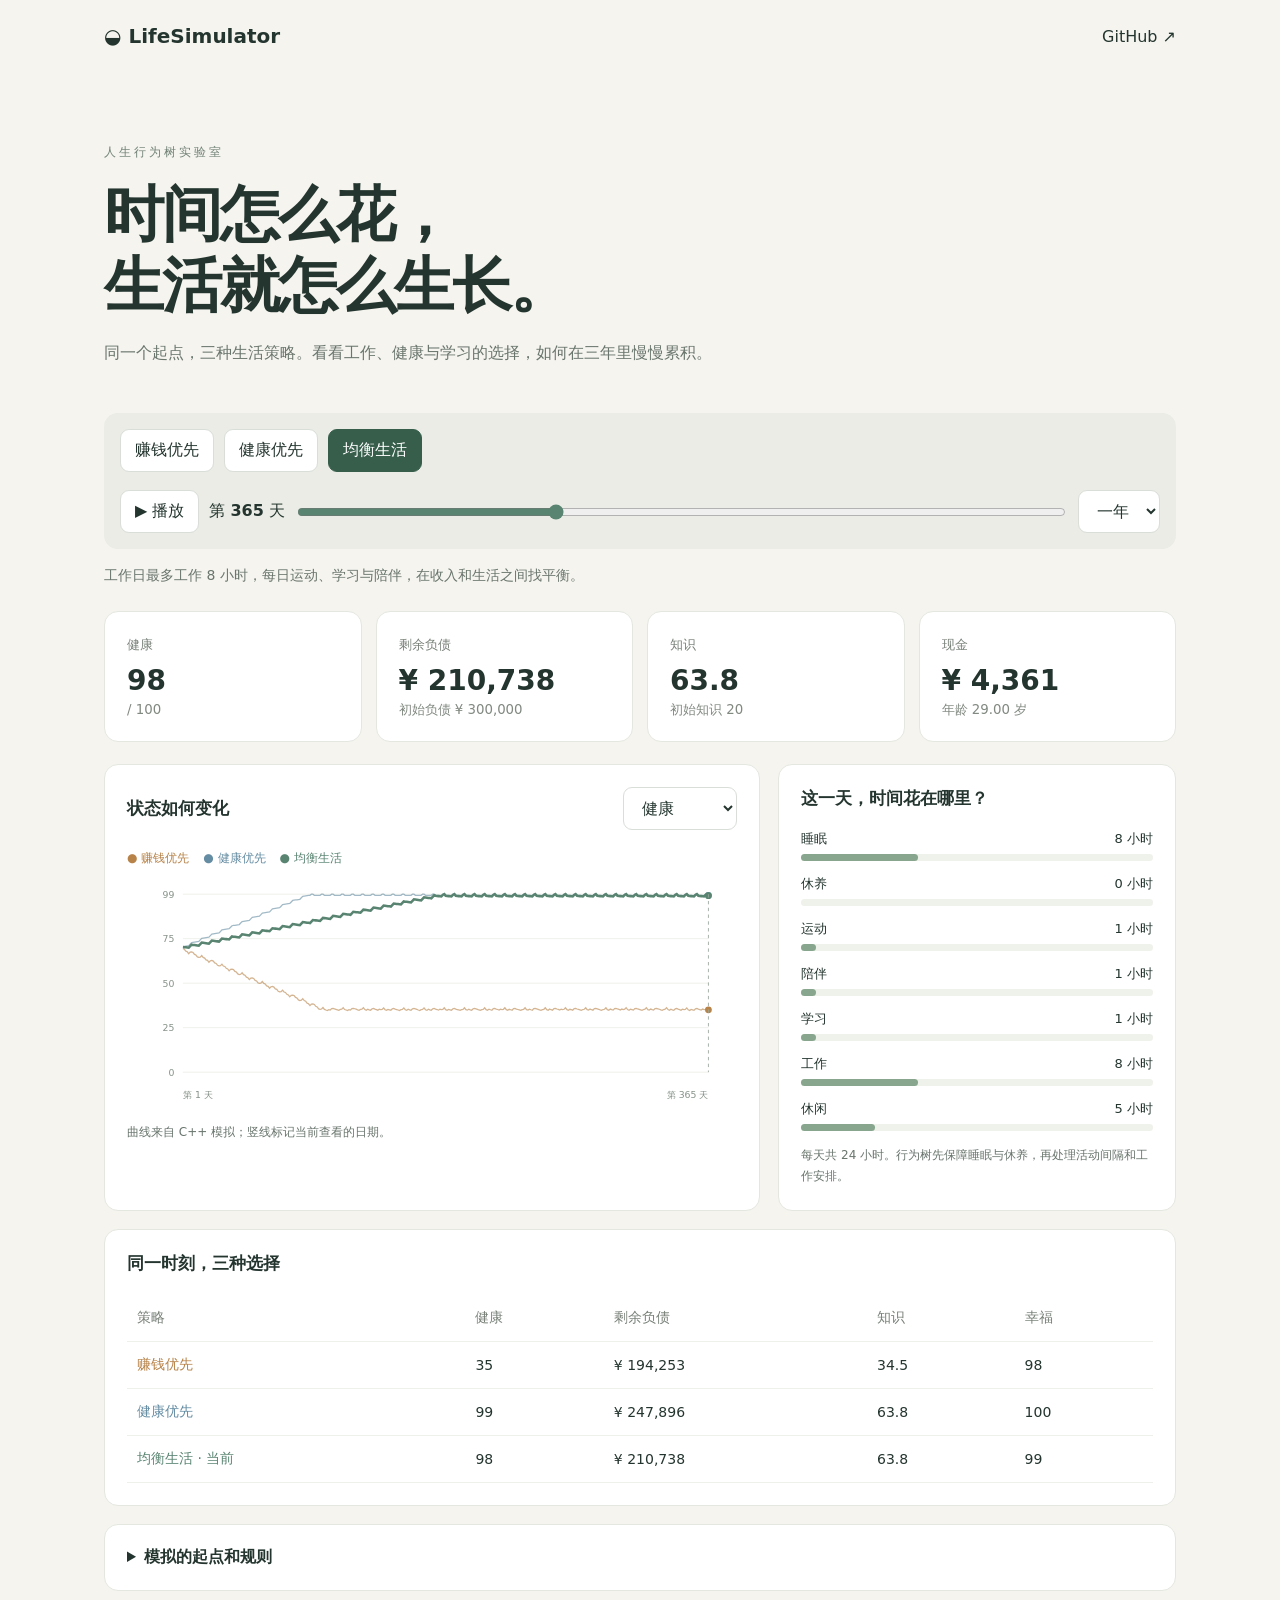
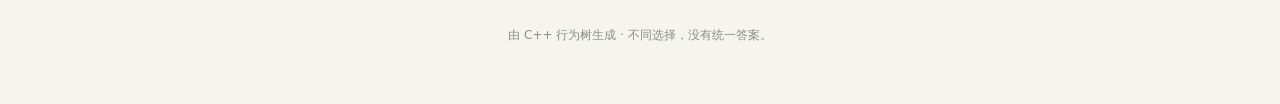
==== docs/index.html @ d993fbce "feat: add life simulation Pages dashboard and enforce clang-format" ====
<!doctype html>
<html lang="zh-CN">
<head><meta charset="utf-8"><meta name="viewport" content="width=device-width,initial-scale=1"><title>LifeSimulator · 人生的不同走法</title><link rel="stylesheet" href="style.css"></head>
<body>
<header><a class="brand" href="./">◒ LifeSimulator</a><a href="https://github.com/frankwang98/LifeSimulator">GitHub ↗</a></header>
<main>
<section class="intro"><span class="eyebrow">人生行为树实验室</span><h1>时间怎么花，<br>生活就怎么生长。</h1><p>同一个起点，三种生活策略。看看工作、健康与学习的选择，如何在三年里慢慢累积。</p></section>
<section class="controls" aria-label="模拟控制"><div class="strategies" role="group" aria-label="选择策略"><button data-mode="money">赚钱优先</button><button data-mode="health">健康优先</button><button class="active" data-mode="balanced">均衡生活</button></div><div class="playback"><button id="play">▶ 播放</button><label for="day">第 <strong id="day-label">365</strong> 天</label><input id="day" type="range" min="1" max="1095" value="365"><select id="duration" aria-label="查看时长"><option value="365">一年</option><option value="1095">三年</option></select></div></section>
<p id="description" class="description"></p>
<section id="stats" class="stats" aria-label="当前状态"></section>
<section class="panels"><article class="panel"><div class="panel-title"><h2>状态如何变化</h2><select id="metric" aria-label="趋势指标"><option value="health">健康</option><option value="debt">剩余负债</option><option value="knowledge">知识</option><option value="happiness">幸福</option><option value="relationship">关系</option><option value="cash">现金</option></select></div><div id="legend" class="legend"><span class="money">● 赚钱优先</span><span class="health">● 健康优先</span><span class="balanced">● 均衡生活</span></div><svg id="chart" viewBox="0 0 720 280" role="img" aria-label="三种策略的状态趋势"></svg><p class="hint">曲线来自 C++ 模拟；竖线标记当前查看的日期。</p></article><article class="panel"><h2>这一天，时间花在哪里？</h2><div id="activities"></div><p class="hint">每天共 24 小时。行为树先保障睡眠与休养，再处理活动间隔和工作安排。</p></article></section>
<section class="panel comparison"><h2>同一时刻，三种选择</h2><div class="table-wrap"><table><thead><tr><th>策略</th><th>健康</th><th>剩余负债</th><th>知识</th><th>幸福</th></tr></thead><tbody id="comparison"></tbody></table></div></section>
<details class="panel"><summary>模拟的起点和规则</summary><p>28 岁，现金 0 元，负债 30 万元。生活支出每天 120 元，债务年利率 4%，每 30 天将超过 3000 元现金储备的部分用于还贷。</p><p>三种策略每日工作上限分别为 10、6、8 小时，周末不工作。工作带来收入，也消耗精力和健康；学习积累知识，运动和陪伴改善状态。</p><p>这是确定性规则实验，评分与收益是演示假设，不是人生预测。第一版暂不包含失业、疾病等突发事件，也不能修改初始参数。</p></details>
<footer>由 C++ 行为树生成 · 不同选择，没有统一答案。</footer>
</main><script src="data.js"></script><script src="app.js"></script>
</body></html>
---- docs/style.css ----
:root{font-family:system-ui,-apple-system,"Segoe UI",sans-serif;color:#24352f;background:#f5f4ef;--money:#b78349;--health:#648ca2;--balanced:#588471}*{box-sizing:border-box}body{margin:0}header,main{max-width:1120px;margin:auto;padding:24px}header{display:flex;justify-content:space-between;align-items:center}a{color:inherit;text-decoration:none}.brand{font-weight:700;font-size:20px}.intro{padding:45px 0 30px;max-width:740px}.eyebrow{font-size:12px;letter-spacing:3px;color:#718176}h1{font-size:clamp(36px,5vw,60px);line-height:1.18;font-weight:650;letter-spacing:-2px;margin:18px 0}p{color:#69756d;line-height:1.8}button,select{font:inherit;border:1px solid #d9ded8;border-radius:9px;background:#fff;padding:10px 14px;color:inherit;cursor:pointer}button:hover{background:#edf1eb}button.active{background:#365e4b;color:white;border-color:#365e4b}button:focus-visible,a:focus-visible,input:focus-visible,select:focus-visible{outline:3px solid #b78349;outline-offset:3px}.controls{background:#eaece5;border-radius:14px;padding:16px}.strategies,.playback{display:flex;gap:10px;align-items:center;flex-wrap:wrap}.playback{margin-top:18px}.playback input{flex:1;min-width:120px;accent-color:#588471}.description{font-size:14px}.stats{display:grid;grid-template-columns:repeat(4,1fr);gap:14px;margin:22px 0}.stat,.panel{background:#fff;border:1px solid #e4e7df;border-radius:14px;padding:22px}.stat span{font-size:13px;color:#788078}.stat strong{display:block;font-size:28px;margin:10px 0 2px}.stat small{color:#818980}.panels{display:grid;grid-template-columns:1.65fr 1fr;gap:18px}.panel h2{font-size:17px;margin:0 0 20px}.panel-title{display:flex;justify-content:space-between;align-items:center}.panel-title h2{margin:0}.legend{display:flex;gap:14px;margin:20px 0 6px;font-size:12px}.money{color:var(--money)}.health{color:var(--health)}.balanced{color:var(--balanced)}svg{width:100%;display:block}.hint{font-size:12px;margin-bottom:0}.activity{margin:14px 0}.activity-label{display:flex;justify-content:space-between;font-size:13px;margin-bottom:6px}.track{background:#eff1eb;border-radius:5px;height:7px}.fill{height:100%;border-radius:5px;background:#88a68d}.comparison,details{margin-top:18px}table{width:100%;border-collapse:collapse;text-align:left;font-size:14px}td,th{padding:14px 10px;border-bottom:1px solid #eef0ea}th{font-weight:500;color:#788078}.table-wrap{overflow:auto}summary{cursor:pointer;font-weight:600}footer{text-align:center;font-size:12px;color:#899187;padding:36px 0}@media(max-width:720px){header,main{padding:18px}.intro{padding-top:22px}.stats{grid-template-columns:repeat(2,1fr)}.panels{grid-template-columns:1fr}.stat,.panel{padding:18px}.legend{gap:10px}.playback label{font-size:13px}.strategies button{flex:1;padding:10px 7px;font-size:14px}}@media(prefers-reduced-motion:reduce){*{scroll-behavior:auto}}
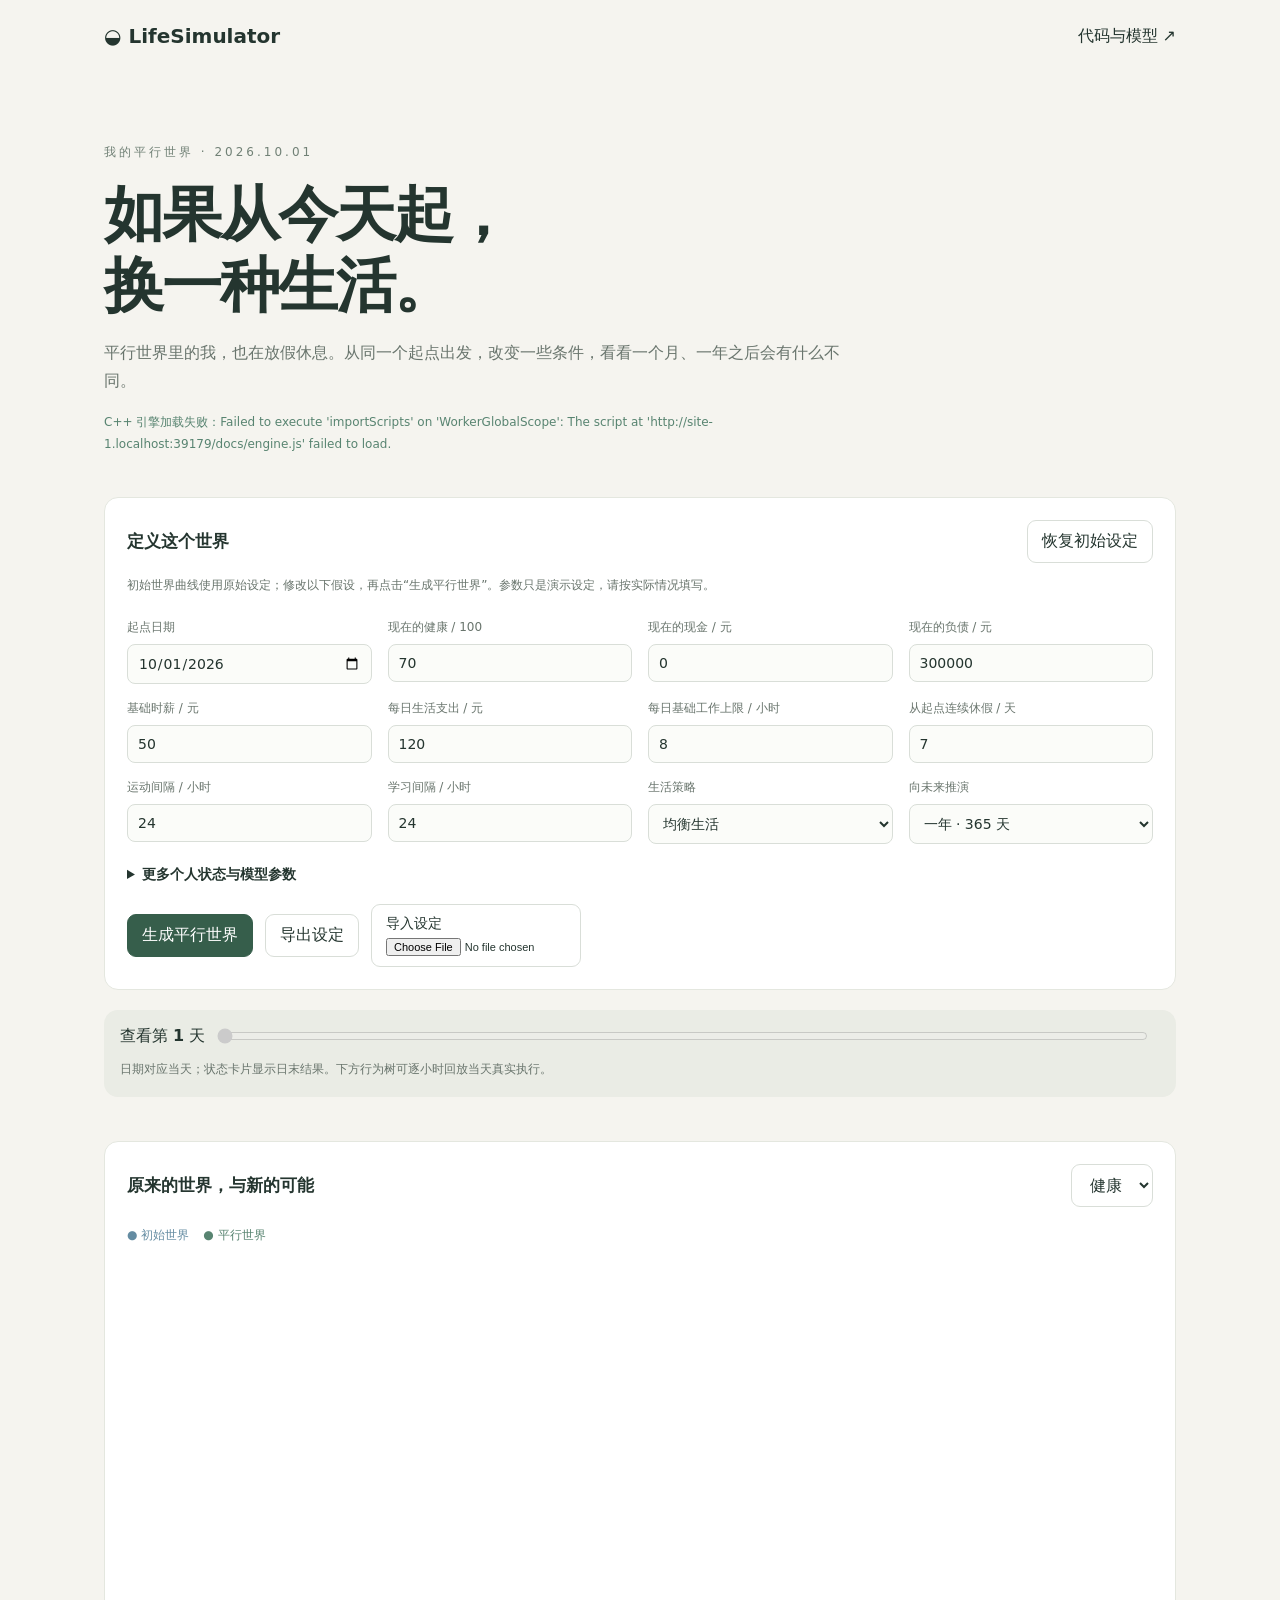
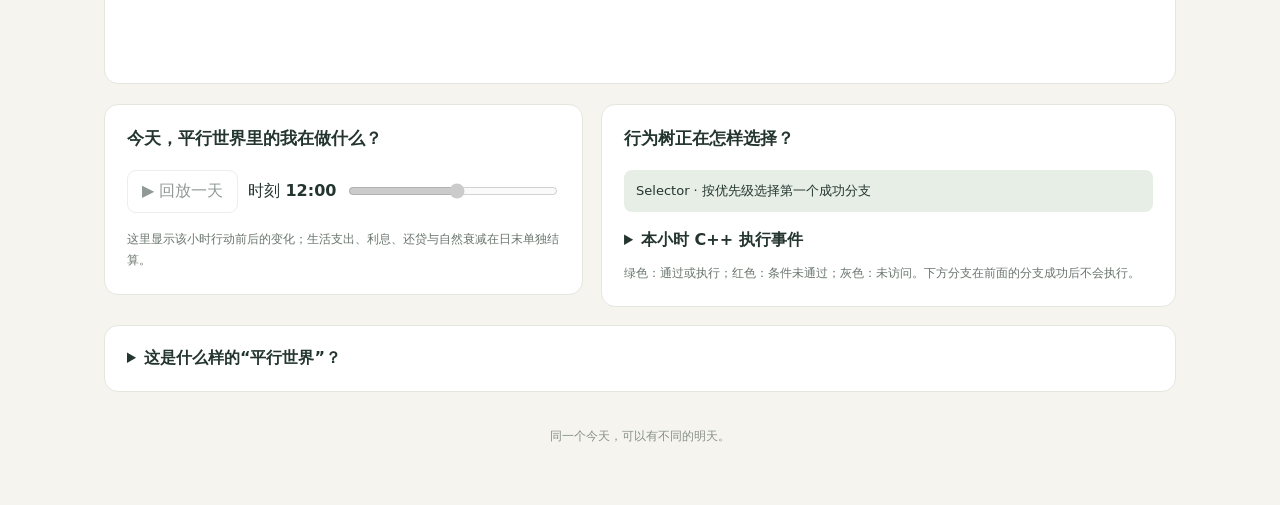
==== commit aac57c2f: "feat: run editable personal parallel worlds and behavior tree traces in C++ WASM" ====
--- a/docs/index.html
+++ b/docs/index.html
@@ -1,16 +1,43 @@
 <!doctype html>
 <html lang="zh-CN">
-<head><meta charset="utf-8"><meta name="viewport" content="width=device-width,initial-scale=1"><title>LifeSimulator · 人生的不同走法</title><link rel="stylesheet" href="style.css"></head>
+<head><meta charset="utf-8"><meta name="viewport" content="width=device-width,initial-scale=1"><title>LifeSimulator · 我的平行世界</title><link rel="stylesheet" href="style.css"></head>
 <body>
-<header><a class="brand" href="./">◒ LifeSimulator</a><a href="https://github.com/frankwang98/LifeSimulator">GitHub ↗</a></header>
+<header><a class="brand" href="./">◒ LifeSimulator</a><a href="https://github.com/frankwang98/LifeSimulator">代码与模型 ↗</a></header>
 <main>
-<section class="intro"><span class="eyebrow">人生行为树实验室</span><h1>时间怎么花，<br>生活就怎么生长。</h1><p>同一个起点，三种生活策略。看看工作、健康与学习的选择，如何在三年里慢慢累积。</p></section>
-<section class="controls" aria-label="模拟控制"><div class="strategies" role="group" aria-label="选择策略"><button data-mode="money">赚钱优先</button><button data-mode="health">健康优先</button><button class="active" data-mode="balanced">均衡生活</button></div><div class="playback"><button id="play">▶ 播放</button><label for="day">第 <strong id="day-label">365</strong> 天</label><input id="day" type="range" min="1" max="1095" value="365"><select id="duration" aria-label="查看时长"><option value="365">一年</option><option value="1095">三年</option></select></div></section>
-<p id="description" class="description"></p>
-<section id="stats" class="stats" aria-label="当前状态"></section>
-<section class="panels"><article class="panel"><div class="panel-title"><h2>状态如何变化</h2><select id="metric" aria-label="趋势指标"><option value="health">健康</option><option value="debt">剩余负债</option><option value="knowledge">知识</option><option value="happiness">幸福</option><option value="relationship">关系</option><option value="cash">现金</option></select></div><div id="legend" class="legend"><span class="money">● 赚钱优先</span><span class="health">● 健康优先</span><span class="balanced">● 均衡生活</span></div><svg id="chart" viewBox="0 0 720 280" role="img" aria-label="三种策略的状态趋势"></svg><p class="hint">曲线来自 C++ 模拟；竖线标记当前查看的日期。</p></article><article class="panel"><h2>这一天，时间花在哪里？</h2><div id="activities"></div><p class="hint">每天共 24 小时。行为树先保障睡眠与休养，再处理活动间隔和工作安排。</p></article></section>
-<section class="panel comparison"><h2>同一时刻，三种选择</h2><div class="table-wrap"><table><thead><tr><th>策略</th><th>健康</th><th>剩余负债</th><th>知识</th><th>幸福</th></tr></thead><tbody id="comparison"></tbody></table></div></section>
-<details class="panel"><summary>模拟的起点和规则</summary><p>28 岁，现金 0 元，负债 30 万元。生活支出每天 120 元，债务年利率 4%，每 30 天将超过 3000 元现金储备的部分用于还贷。</p><p>三种策略每日工作上限分别为 10、6、8 小时，周末不工作。工作带来收入，也消耗精力和健康；学习积累知识，运动和陪伴改善状态。</p><p>这是确定性规则实验，评分与收益是演示假设，不是人生预测。第一版暂不包含失业、疾病等突发事件，也不能修改初始参数。</p></details>
-<footer>由 C++ 行为树生成 · 不同选择，没有统一答案。</footer>
-</main><script src="data.js"></script><script src="app.js"></script>
-</body></html>
+<section class="intro"><span class="eyebrow">我的平行世界 · 2026.10.01</span><h1>如果从今天起，<br>换一种生活。</h1><p>平行世界里的我，也在放假休息。从同一个起点出发，改变一些条件，看看一个月、一年之后会有什么不同。</p><p id="engine-status" role="status" class="engine-status">正在加载 C++ 模拟引擎…</p></section>
+<section class="panel"><div class="panel-title"><h2>定义这个世界</h2><button id="reset" type="button">恢复初始设定</button></div><p class="hint">初始世界曲线使用原始设定；修改以下假设，再点击“生成平行世界”。参数只是演示设定，请按实际情况填写。</p>
+<form id="world-form">
+<div class="fields">
+<label>起点日期<input name="start_date" type="date" value="2026-10-01" min="1900-01-01" max="2200-12-31" required></label>
+<label>现在的健康 / 100<input name="health" type="number" min="0" max="100" value="70" required></label>
+<label>现在的现金 / 元<input name="cash" type="number" min="-100000000" max="100000000" value="0" required></label>
+<label>现在的负债 / 元<input name="debt" type="number" min="0" max="100000000" value="300000" required></label>
+<label>基础时薪 / 元<input name="hourly_income" type="number" min="0" max="10000" step="0.1" value="50" required></label>
+<label>每日生活支出 / 元<input name="daily_expense" type="number" min="0" max="100000" step="0.1" value="120" required></label>
+<label>每日基础工作上限 / 小时<input name="work_hours" type="number" min="0" max="12" value="8" required></label>
+<label>从起点连续休假 / 天<input name="vacation_days" type="number" min="0" max="365" value="7" required></label>
+<label>运动间隔 / 小时<input name="exercise_interval" type="number" min="1" max="168" value="24" required></label>
+<label>学习间隔 / 小时<input name="study_interval" type="number" min="1" max="168" value="24" required></label>
+<label>生活策略<select name="strategy"><option value="balanced">均衡生活</option><option value="money">赚钱优先</option><option value="health">健康优先</option></select></label>
+<label>向未来推演<select name="days"><option value="30">30 天</option><option value="365" selected>一年 · 365 天</option><option value="1095">三年 · 1095 天</option></select></label>
+</div>
+<details class="advanced"><summary>更多个人状态与模型参数</summary><div class="fields">
+<label>年龄<input name="age" type="number" min="0" max="100" value="28" step="0.1" required></label>
+<label>精力 / 100<input name="energy" type="number" min="0" max="100" value="80" required></label>
+<label>知识评分<input name="knowledge" type="number" min="0" max="10000" value="20" required></label>
+<label>幸福 / 100<input name="happiness" type="number" min="0" max="100" value="60" required></label>
+<label>关系 / 100<input name="relationship" type="number" min="0" max="100" value="60" required></label>
+<label>陪伴间隔 / 小时<input name="family_interval" type="number" min="1" max="168" value="24" required></label>
+<label>每小时学习的知识增量<input name="knowledge_gain" type="number" min="0" max="10" step="0.01" value="0.12" required></label>
+<label>债务年利率（0.04 = 4%）<input name="annual_interest" type="number" min="0" max="1" step="0.001" value="0.04" required></label>
+<label>还贷时保留现金 / 元<input name="cash_reserve" type="number" min="0" max="100000000" value="3000" required></label>
+</div></details>
+<div class="form-actions"><button id="run" class="active" type="submit" disabled>生成平行世界</button><button id="export" type="button">导出设定</button><label class="import-button">导入设定<input id="import" type="file" accept="application/json,.json"></label><span id="dirty" class="hint"></span></div>
+</form></section>
+<section class="controls timeline"><div class="playback"><label for="day">查看第 <strong id="day-label">1</strong> 天</label><input id="day" type="range" min="1" max="365" value="1" disabled><span id="date-label"></span></div><p class="hint">日期对应当天；状态卡片显示日末结果。下方行为树可逐小时回放当天真实执行。</p></section>
+<section id="stats" class="stats" aria-label="平行世界当前状态"></section>
+<section class="panel"><div class="panel-title"><h2>原来的世界，与新的可能</h2><select id="metric" aria-label="趋势指标"><option value="health">健康</option><option value="debt">负债</option><option value="cash">现金</option><option value="knowledge">知识</option><option value="happiness">幸福</option><option value="relationship">关系</option></select></div><div class="legend"><span class="health">● 初始世界</span><span class="balanced">● 平行世界</span></div><svg id="chart" viewBox="0 0 720 280" role="img" aria-label="两个世界的趋势对比"></svg><p id="future-summary" class="hint"></p></section>
+<section class="panels trace-panels"><article class="panel"><h2>今天，平行世界里的我在做什么？</h2><div id="activities"></div><div class="playback"><button id="play" disabled>▶ 回放一天</button><label for="hour">时刻 <strong id="hour-label">12:00</strong></label><input id="hour" type="range" min="0" max="23" value="12" disabled></div><p id="action-label"></p><div id="deltas" class="hint"></div><p class="hint">这里显示该小时行动前后的变化；生活支出、利息、还贷与自然衰减在日末单独结算。</p></article><article class="panel"><h2>行为树正在怎样选择？</h2><div class="trace-root" id="root-status">Selector · 按优先级选择第一个成功分支</div><div id="tree"></div><details><summary>本小时 C++ 执行事件</summary><ol id="events" class="events"></ol></details><p class="hint">绿色：通过或执行；红色：条件未通过；灰色：未访问。下方分支在前面的分支成功后不会执行。</p></article></section>
+<details class="panel"><summary>这是什么样的“平行世界”？</summary><p>它是关于我的可解释生活模型。现在是 2026 年 10 月 1 日，默认前 7 天休假，之后按真实日期中的周一至周五工作。连续休假是可编辑假设，不是官方节假日表。</p><p>网页没有重写模拟规则：参数送入 C++ 编译出的 WebAssembly，日末状态、每小时行为、节点执行记录均由 C++ 返回。所有计算与设定保存在你的浏览器中。</p><p>当前是一个人的确定性模型，不包含真实疾病、失业、死亡或家庭成员。收入按小时产生，休假没有工作收入；知识提高时薪只是模型假设。最低活动保障仍可能覆盖设定间隔，赚钱策略只保留最低活动保障。它帮助比较假设，不承诺未来会发生什么。</p></details>
+<footer>同一个今天，可以有不同的明天。</footer>
+</main><script src="app.js"></script></body></html>
--- a/docs/style.css
+++ b/docs/style.css
@@ -1 +1,2 @@
 :root{font-family:system-ui,-apple-system,"Segoe UI",sans-serif;color:#24352f;background:#f5f4ef;--money:#b78349;--health:#648ca2;--balanced:#588471}*{box-sizing:border-box}body{margin:0}header,main{max-width:1120px;margin:auto;padding:24px}header{display:flex;justify-content:space-between;align-items:center}a{color:inherit;text-decoration:none}.brand{font-weight:700;font-size:20px}.intro{padding:45px 0 30px;max-width:740px}.eyebrow{font-size:12px;letter-spacing:3px;color:#718176}h1{font-size:clamp(36px,5vw,60px);line-height:1.18;font-weight:650;letter-spacing:-2px;margin:18px 0}p{color:#69756d;line-height:1.8}button,select{font:inherit;border:1px solid #d9ded8;border-radius:9px;background:#fff;padding:10px 14px;color:inherit;cursor:pointer}button:hover{background:#edf1eb}button.active{background:#365e4b;color:white;border-color:#365e4b}button:focus-visible,a:focus-visible,input:focus-visible,select:focus-visible{outline:3px solid #b78349;outline-offset:3px}.controls{background:#eaece5;border-radius:14px;padding:16px}.strategies,.playback{display:flex;gap:10px;align-items:center;flex-wrap:wrap}.playback{margin-top:18px}.playback input{flex:1;min-width:120px;accent-color:#588471}.description{font-size:14px}.stats{display:grid;grid-template-columns:repeat(4,1fr);gap:14px;margin:22px 0}.stat,.panel{background:#fff;border:1px solid #e4e7df;border-radius:14px;padding:22px}.stat span{font-size:13px;color:#788078}.stat strong{display:block;font-size:28px;margin:10px 0 2px}.stat small{color:#818980}.panels{display:grid;grid-template-columns:1.65fr 1fr;gap:18px}.panel h2{font-size:17px;margin:0 0 20px}.panel-title{display:flex;justify-content:space-between;align-items:center}.panel-title h2{margin:0}.legend{display:flex;gap:14px;margin:20px 0 6px;font-size:12px}.money{color:var(--money)}.health{color:var(--health)}.balanced{color:var(--balanced)}svg{width:100%;display:block}.hint{font-size:12px;margin-bottom:0}.activity{margin:14px 0}.activity-label{display:flex;justify-content:space-between;font-size:13px;margin-bottom:6px}.track{background:#eff1eb;border-radius:5px;height:7px}.fill{height:100%;border-radius:5px;background:#88a68d}.comparison,details{margin-top:18px}table{width:100%;border-collapse:collapse;text-align:left;font-size:14px}td,th{padding:14px 10px;border-bottom:1px solid #eef0ea}th{font-weight:500;color:#788078}.table-wrap{overflow:auto}summary{cursor:pointer;font-weight:600}footer{text-align:center;font-size:12px;color:#899187;padding:36px 0}@media(max-width:720px){header,main{padding:18px}.intro{padding-top:22px}.stats{grid-template-columns:repeat(2,1fr)}.panels{grid-template-columns:1fr}.stat,.panel{padding:18px}.legend{gap:10px}.playback label{font-size:13px}.strategies button{flex:1;padding:10px 7px;font-size:14px}}@media(prefers-reduced-motion:reduce){*{scroll-behavior:auto}}
+.fields{display:grid;grid-template-columns:repeat(4,1fr);gap:16px;margin:22px 0}.fields label{display:flex;flex-direction:column;gap:8px;font-size:12px;color:#69756d}.fields input,.fields select{width:100%;font:inherit;font-size:14px;padding:10px;border:1px solid #d9ded8;border-radius:8px;background:#fbfcf9;color:#24352f}.form-actions{display:flex;gap:12px;align-items:center;flex-wrap:wrap}.advanced{margin:20px 0}.advanced summary{font-size:14px}.import-button{border:1px solid #d9ded8;border-radius:9px;padding:10px 14px;cursor:pointer;font-size:14px}.import-button input{display:block;max-width:180px;margin-top:5px;font-size:11px}.engine-status{font-size:12px;color:#588471}.timeline{margin:20px 0}.timeline .playback{margin:0}.trace-panels{grid-template-columns:1fr 1.2fr;margin-top:20px;align-items:start}.trace-root{padding:12px;background:#e6eee6;border-radius:8px;font-size:13px;margin-bottom:16px}.branch{border-left:2px solid #dce2d9;margin-left:12px;padding:8px 0 10px 14px;font-size:12px}.sequence-label{color:#768277;margin-bottom:7px}.node{padding:8px;background:#f3f4f0;border-radius:6px;margin:5px 0;color:#7e877e}.node b{display:block;font-size:10px;font-weight:500;margin-top:4px}.node.passed{background:#e6f2e7;color:#356444}.node.failed{background:#fbefec;color:#986251}.branch.selected{border-color:#588471}.branch.skipped{opacity:.55}.events{font-family:monospace;font-size:11px;padding-left:20px;overflow-wrap:anywhere}button:disabled{opacity:.5;cursor:wait}@media(max-width:900px){.fields{grid-template-columns:repeat(2,1fr)}.trace-panels{grid-template-columns:1fr}}@media(max-width:450px){.fields{gap:12px}.panel-title{gap:12px;align-items:start}.stat strong{font-size:23px}.form-actions{gap:8px}}
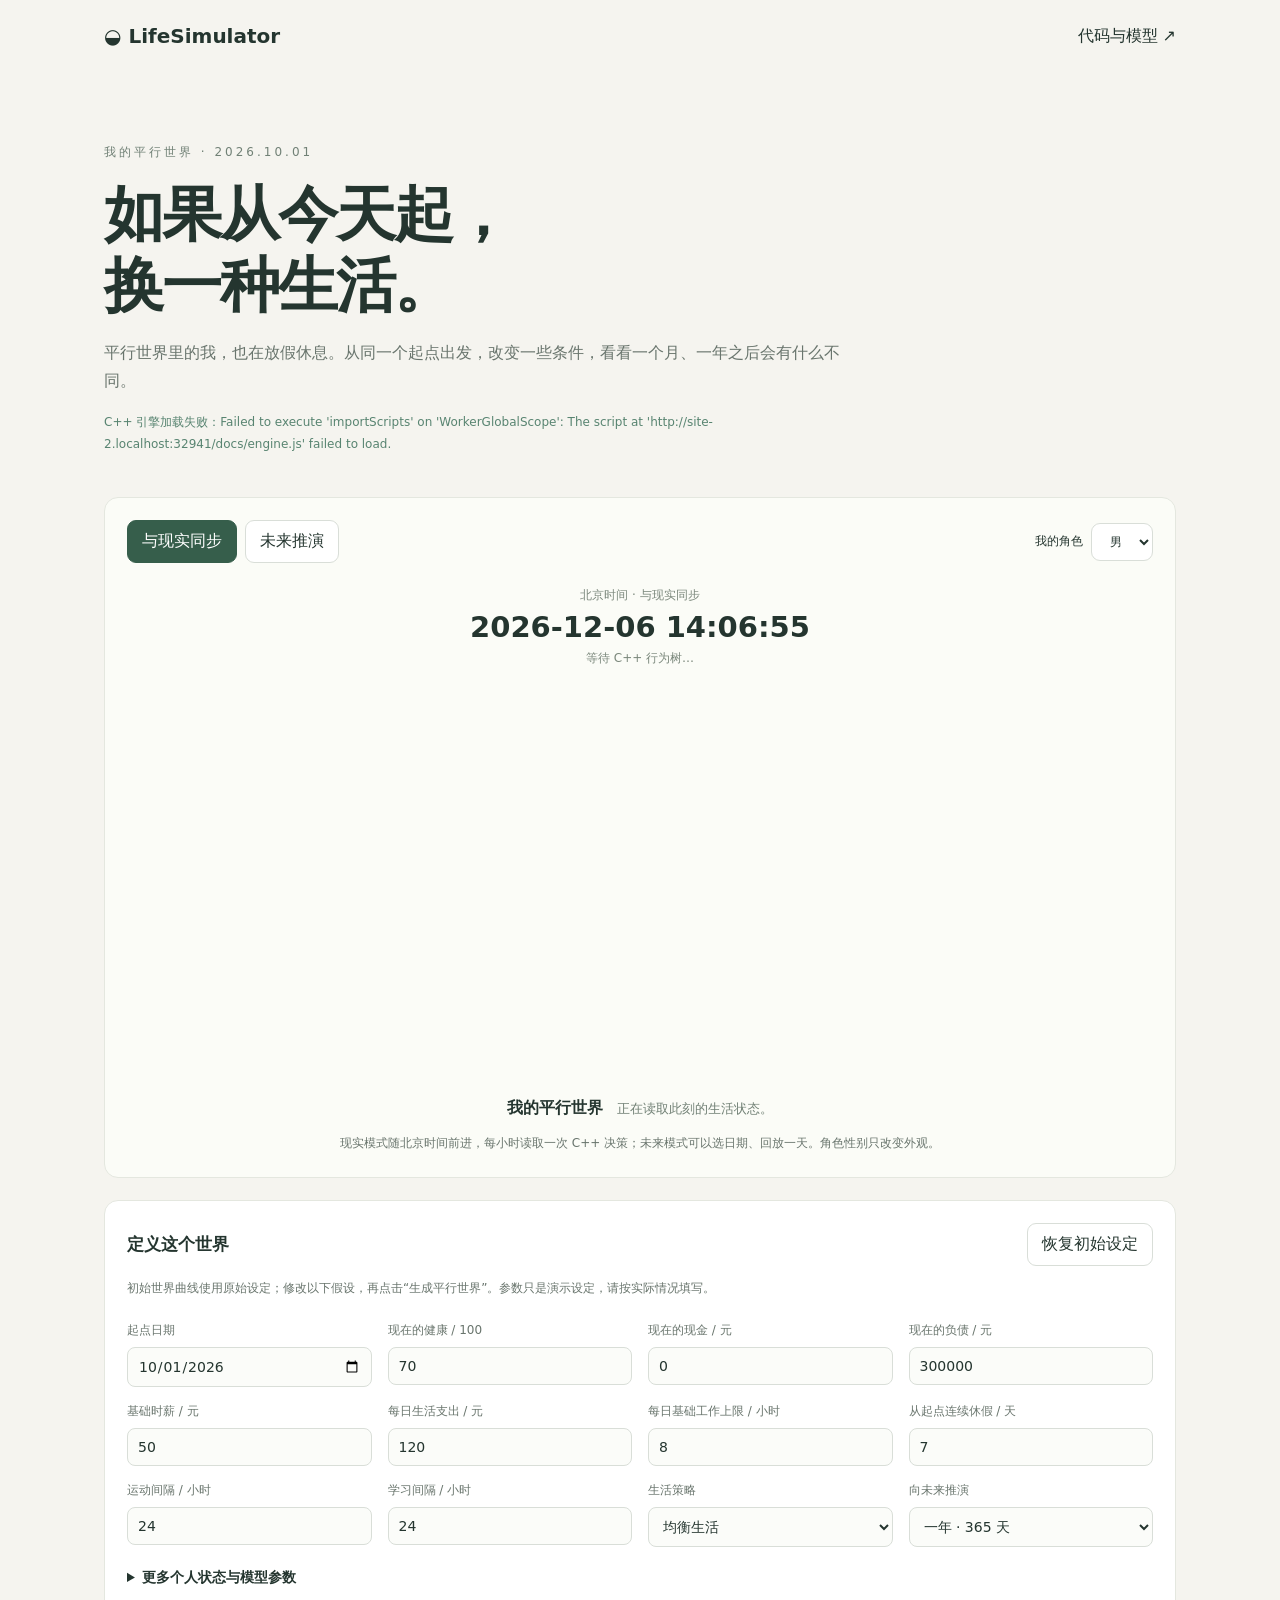
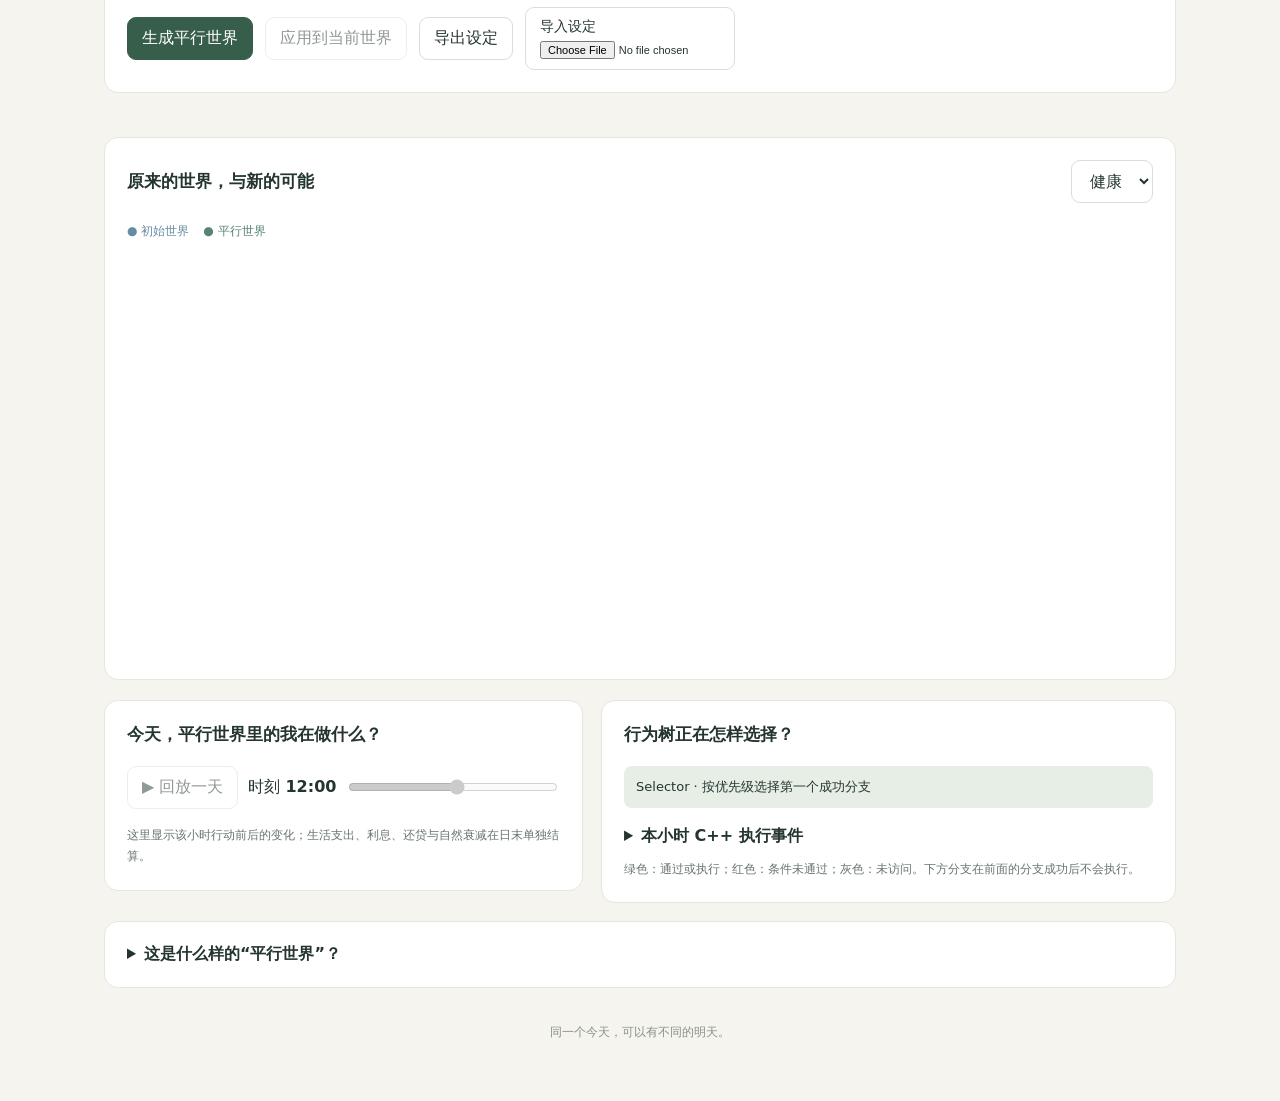
==== commit d5275bc2: "feat: add gender-selectable life scenes and real-time parallel world mode" ====
--- a/docs/index.html
+++ b/docs/index.html
@@ -5,6 +5,12 @@
 <header><a class="brand" href="./">◒ LifeSimulator</a><a href="https://github.com/frankwang98/LifeSimulator">代码与模型 ↗</a></header>
 <main>
 <section class="intro"><span class="eyebrow">我的平行世界 · 2026.10.01</span><h1>如果从今天起，<br>换一种生活。</h1><p>平行世界里的我，也在放假休息。从同一个起点出发，改变一些条件，看看一个月、一年之后会有什么不同。</p><p id="engine-status" role="status" class="engine-status">正在加载 C++ 模拟引擎…</p></section>
+<section class="panel living-world">
+<div class="panel-title"><div class="mode-switch" role="group" aria-label="时间模式"><button id="live-mode" class="active" type="button">与现实同步</button><button id="future-mode" type="button">未来推演</button></div><label class="gender-label">我的角色<select id="gender" aria-label="角色性别"><option value="male">男</option><option value="female">女</option></select></label></div>
+<div class="world-clock"><span id="clock-caption">北京时间 · 与现实同步</span><strong id="world-clock">正在同步时间…</strong><span id="scene-status" role="status">等待 C++ 行为树…</span></div>
+<svg id="scene" viewBox="0 0 640 360" role="img" aria-label="等待角色场景"></svg><div class="scene-caption"><strong id="scene-title">我的平行世界</strong><span id="scene-message">正在读取此刻的生活状态。</span></div><p id="scene-reason" class="hint"></p>
+<p class="hint">现实模式随北京时间前进，每小时读取一次 C++ 决策；未来模式可以选日期、回放一天。角色性别只改变外观。</p>
+</section>
 <section class="panel"><div class="panel-title"><h2>定义这个世界</h2><button id="reset" type="button">恢复初始设定</button></div><p class="hint">初始世界曲线使用原始设定；修改以下假设，再点击“生成平行世界”。参数只是演示设定，请按实际情况填写。</p>
 <form id="world-form">
 <div class="fields">
@@ -32,12 +38,12 @@
 <label>债务年利率（0.04 = 4%）<input name="annual_interest" type="number" min="0" max="1" step="0.001" value="0.04" required></label>
 <label>还贷时保留现金 / 元<input name="cash_reserve" type="number" min="0" max="100000000" value="3000" required></label>
 </div></details>
-<div class="form-actions"><button id="run" class="active" type="submit" disabled>生成平行世界</button><button id="export" type="button">导出设定</button><label class="import-button">导入设定<input id="import" type="file" accept="application/json,.json"></label><span id="dirty" class="hint"></span></div>
+<div class="form-actions"><button id="run" class="active" type="submit" disabled>生成平行世界</button><button id="apply-live" type="button" disabled>应用到当前世界</button><button id="export" type="button">导出设定</button><label class="import-button">导入设定<input id="import" type="file" accept="application/json,.json"></label><span id="dirty" class="hint"></span></div>
 </form></section>
-<section class="controls timeline"><div class="playback"><label for="day">查看第 <strong id="day-label">1</strong> 天</label><input id="day" type="range" min="1" max="365" value="1" disabled><span id="date-label"></span></div><p class="hint">日期对应当天；状态卡片显示日末结果。下方行为树可逐小时回放当天真实执行。</p></section>
+<section class="controls timeline" id="future-timeline" hidden><div class="playback"><label for="day">查看第 <strong id="day-label">1</strong> 天</label><input id="day" type="range" min="1" max="365" value="1" disabled><span id="date-label"></span></div><p class="hint">未来模式显示选定日期的日末状态。人物和行为树可逐小时回放；点击“与现实同步”返回现在。</p></section>
 <section id="stats" class="stats" aria-label="平行世界当前状态"></section>
 <section class="panel"><div class="panel-title"><h2>原来的世界，与新的可能</h2><select id="metric" aria-label="趋势指标"><option value="health">健康</option><option value="debt">负债</option><option value="cash">现金</option><option value="knowledge">知识</option><option value="happiness">幸福</option><option value="relationship">关系</option></select></div><div class="legend"><span class="health">● 初始世界</span><span class="balanced">● 平行世界</span></div><svg id="chart" viewBox="0 0 720 280" role="img" aria-label="两个世界的趋势对比"></svg><p id="future-summary" class="hint"></p></section>
 <section class="panels trace-panels"><article class="panel"><h2>今天，平行世界里的我在做什么？</h2><div id="activities"></div><div class="playback"><button id="play" disabled>▶ 回放一天</button><label for="hour">时刻 <strong id="hour-label">12:00</strong></label><input id="hour" type="range" min="0" max="23" value="12" disabled></div><p id="action-label"></p><div id="deltas" class="hint"></div><p class="hint">这里显示该小时行动前后的变化；生活支出、利息、还贷与自然衰减在日末单独结算。</p></article><article class="panel"><h2>行为树正在怎样选择？</h2><div class="trace-root" id="root-status">Selector · 按优先级选择第一个成功分支</div><div id="tree"></div><details><summary>本小时 C++ 执行事件</summary><ol id="events" class="events"></ol></details><p class="hint">绿色：通过或执行；红色：条件未通过；灰色：未访问。下方分支在前面的分支成功后不会执行。</p></article></section>
 <details class="panel"><summary>这是什么样的“平行世界”？</summary><p>它是关于我的可解释生活模型。现在是 2026 年 10 月 1 日，默认前 7 天休假，之后按真实日期中的周一至周五工作。连续休假是可编辑假设，不是官方节假日表。</p><p>网页没有重写模拟规则：参数送入 C++ 编译出的 WebAssembly，日末状态、每小时行为、节点执行记录均由 C++ 返回。所有计算与设定保存在你的浏览器中。</p><p>当前是一个人的确定性模型，不包含真实疾病、失业、死亡或家庭成员。收入按小时产生，休假没有工作收入；知识提高时薪只是模型假设。最低活动保障仍可能覆盖设定间隔，赚钱策略只保留最低活动保障。它帮助比较假设，不承诺未来会发生什么。</p></details>
 <footer>同一个今天，可以有不同的明天。</footer>
-</main><script src="app.js"></script></body></html>
+</main><script src="time.js"></script><script src="scene.js"></script><script src="app.js"></script></body></html>
--- a/docs/style.css
+++ b/docs/style.css
@@ -1,2 +1,5 @@
 :root{font-family:system-ui,-apple-system,"Segoe UI",sans-serif;color:#24352f;background:#f5f4ef;--money:#b78349;--health:#648ca2;--balanced:#588471}*{box-sizing:border-box}body{margin:0}header,main{max-width:1120px;margin:auto;padding:24px}header{display:flex;justify-content:space-between;align-items:center}a{color:inherit;text-decoration:none}.brand{font-weight:700;font-size:20px}.intro{padding:45px 0 30px;max-width:740px}.eyebrow{font-size:12px;letter-spacing:3px;color:#718176}h1{font-size:clamp(36px,5vw,60px);line-height:1.18;font-weight:650;letter-spacing:-2px;margin:18px 0}p{color:#69756d;line-height:1.8}button,select{font:inherit;border:1px solid #d9ded8;border-radius:9px;background:#fff;padding:10px 14px;color:inherit;cursor:pointer}button:hover{background:#edf1eb}button.active{background:#365e4b;color:white;border-color:#365e4b}button:focus-visible,a:focus-visible,input:focus-visible,select:focus-visible{outline:3px solid #b78349;outline-offset:3px}.controls{background:#eaece5;border-radius:14px;padding:16px}.strategies,.playback{display:flex;gap:10px;align-items:center;flex-wrap:wrap}.playback{margin-top:18px}.playback input{flex:1;min-width:120px;accent-color:#588471}.description{font-size:14px}.stats{display:grid;grid-template-columns:repeat(4,1fr);gap:14px;margin:22px 0}.stat,.panel{background:#fff;border:1px solid #e4e7df;border-radius:14px;padding:22px}.stat span{font-size:13px;color:#788078}.stat strong{display:block;font-size:28px;margin:10px 0 2px}.stat small{color:#818980}.panels{display:grid;grid-template-columns:1.65fr 1fr;gap:18px}.panel h2{font-size:17px;margin:0 0 20px}.panel-title{display:flex;justify-content:space-between;align-items:center}.panel-title h2{margin:0}.legend{display:flex;gap:14px;margin:20px 0 6px;font-size:12px}.money{color:var(--money)}.health{color:var(--health)}.balanced{color:var(--balanced)}svg{width:100%;display:block}.hint{font-size:12px;margin-bottom:0}.activity{margin:14px 0}.activity-label{display:flex;justify-content:space-between;font-size:13px;margin-bottom:6px}.track{background:#eff1eb;border-radius:5px;height:7px}.fill{height:100%;border-radius:5px;background:#88a68d}.comparison,details{margin-top:18px}table{width:100%;border-collapse:collapse;text-align:left;font-size:14px}td,th{padding:14px 10px;border-bottom:1px solid #eef0ea}th{font-weight:500;color:#788078}.table-wrap{overflow:auto}summary{cursor:pointer;font-weight:600}footer{text-align:center;font-size:12px;color:#899187;padding:36px 0}@media(max-width:720px){header,main{padding:18px}.intro{padding-top:22px}.stats{grid-template-columns:repeat(2,1fr)}.panels{grid-template-columns:1fr}.stat,.panel{padding:18px}.legend{gap:10px}.playback label{font-size:13px}.strategies button{flex:1;padding:10px 7px;font-size:14px}}@media(prefers-reduced-motion:reduce){*{scroll-behavior:auto}}
 .fields{display:grid;grid-template-columns:repeat(4,1fr);gap:16px;margin:22px 0}.fields label{display:flex;flex-direction:column;gap:8px;font-size:12px;color:#69756d}.fields input,.fields select{width:100%;font:inherit;font-size:14px;padding:10px;border:1px solid #d9ded8;border-radius:8px;background:#fbfcf9;color:#24352f}.form-actions{display:flex;gap:12px;align-items:center;flex-wrap:wrap}.advanced{margin:20px 0}.advanced summary{font-size:14px}.import-button{border:1px solid #d9ded8;border-radius:9px;padding:10px 14px;cursor:pointer;font-size:14px}.import-button input{display:block;max-width:180px;margin-top:5px;font-size:11px}.engine-status{font-size:12px;color:#588471}.timeline{margin:20px 0}.timeline .playback{margin:0}.trace-panels{grid-template-columns:1fr 1.2fr;margin-top:20px;align-items:start}.trace-root{padding:12px;background:#e6eee6;border-radius:8px;font-size:13px;margin-bottom:16px}.branch{border-left:2px solid #dce2d9;margin-left:12px;padding:8px 0 10px 14px;font-size:12px}.sequence-label{color:#768277;margin-bottom:7px}.node{padding:8px;background:#f3f4f0;border-radius:6px;margin:5px 0;color:#7e877e}.node b{display:block;font-size:10px;font-weight:500;margin-top:4px}.node.passed{background:#e6f2e7;color:#356444}.node.failed{background:#fbefec;color:#986251}.branch.selected{border-color:#588471}.branch.skipped{opacity:.55}.events{font-family:monospace;font-size:11px;padding-left:20px;overflow-wrap:anywhere}button:disabled{opacity:.5;cursor:wait}@media(max-width:900px){.fields{grid-template-columns:repeat(2,1fr)}.trace-panels{grid-template-columns:1fr}}@media(max-width:450px){.fields{gap:12px}.panel-title{gap:12px;align-items:start}.stat strong{font-size:23px}.form-actions{gap:8px}}
+.living-world{margin-bottom:22px;background:#fbfcf7}.world-clock{display:flex;flex-direction:column;gap:6px;text-align:center;margin:24px 0 12px}.world-clock>span{font-size:12px;color:#7b887c}.world-clock strong{font-size:clamp(19px,3vw,29px);font-variant-numeric:tabular-nums}.mode-switch{display:flex;gap:8px}.gender-label{font-size:12px;display:flex;align-items:center;gap:8px}#scene{max-width:720px;margin:auto;border-radius:16px}.scene-caption{display:flex;justify-content:center;gap:14px;align-items:center;flex-wrap:wrap;margin:14px 0}.scene-caption span{color:#718075;font-size:13px}.living-world .hint{text-align:center}.avatar .body{transform-box:fill-box;transform-origin:center bottom;animation:breathe 3s ease-in-out infinite}.avatar.exercise .body{animation:jog .7s ease-in-out infinite}.avatar.exercise .arms{animation:swing .7s ease-in-out infinite;transform-origin:0 -65px}.avatar.sleep .body{transform:rotate(-90deg);animation:none}.avatar.work .arms,.avatar.study .arms{animation:swing 1.5s ease-in-out infinite;transform-origin:0 -65px}.avatar.family .arms{animation:swing 2s ease-in-out infinite}.zzz,.chat{animation:float 3s ease-in-out infinite}@keyframes breathe{50%{transform:translateY(-2px)}}@keyframes jog{50%{transform:translateY(-7px) rotate(2deg)}}@keyframes swing{50%{transform:rotate(-9deg)}}@keyframes float{50%{transform:translateY(-6px);opacity:.55}}@media(prefers-reduced-motion:reduce){.avatar .body,.avatar .arms,.zzz,.chat{animation:none!important}}@media(max-width:450px){.mode-switch button{font-size:12px;padding:9px}.gender-label{gap:4px}.gender-label select{padding:8px}.living-world .panel-title{flex-wrap:wrap}}
+
+[hidden]{display:none!important}
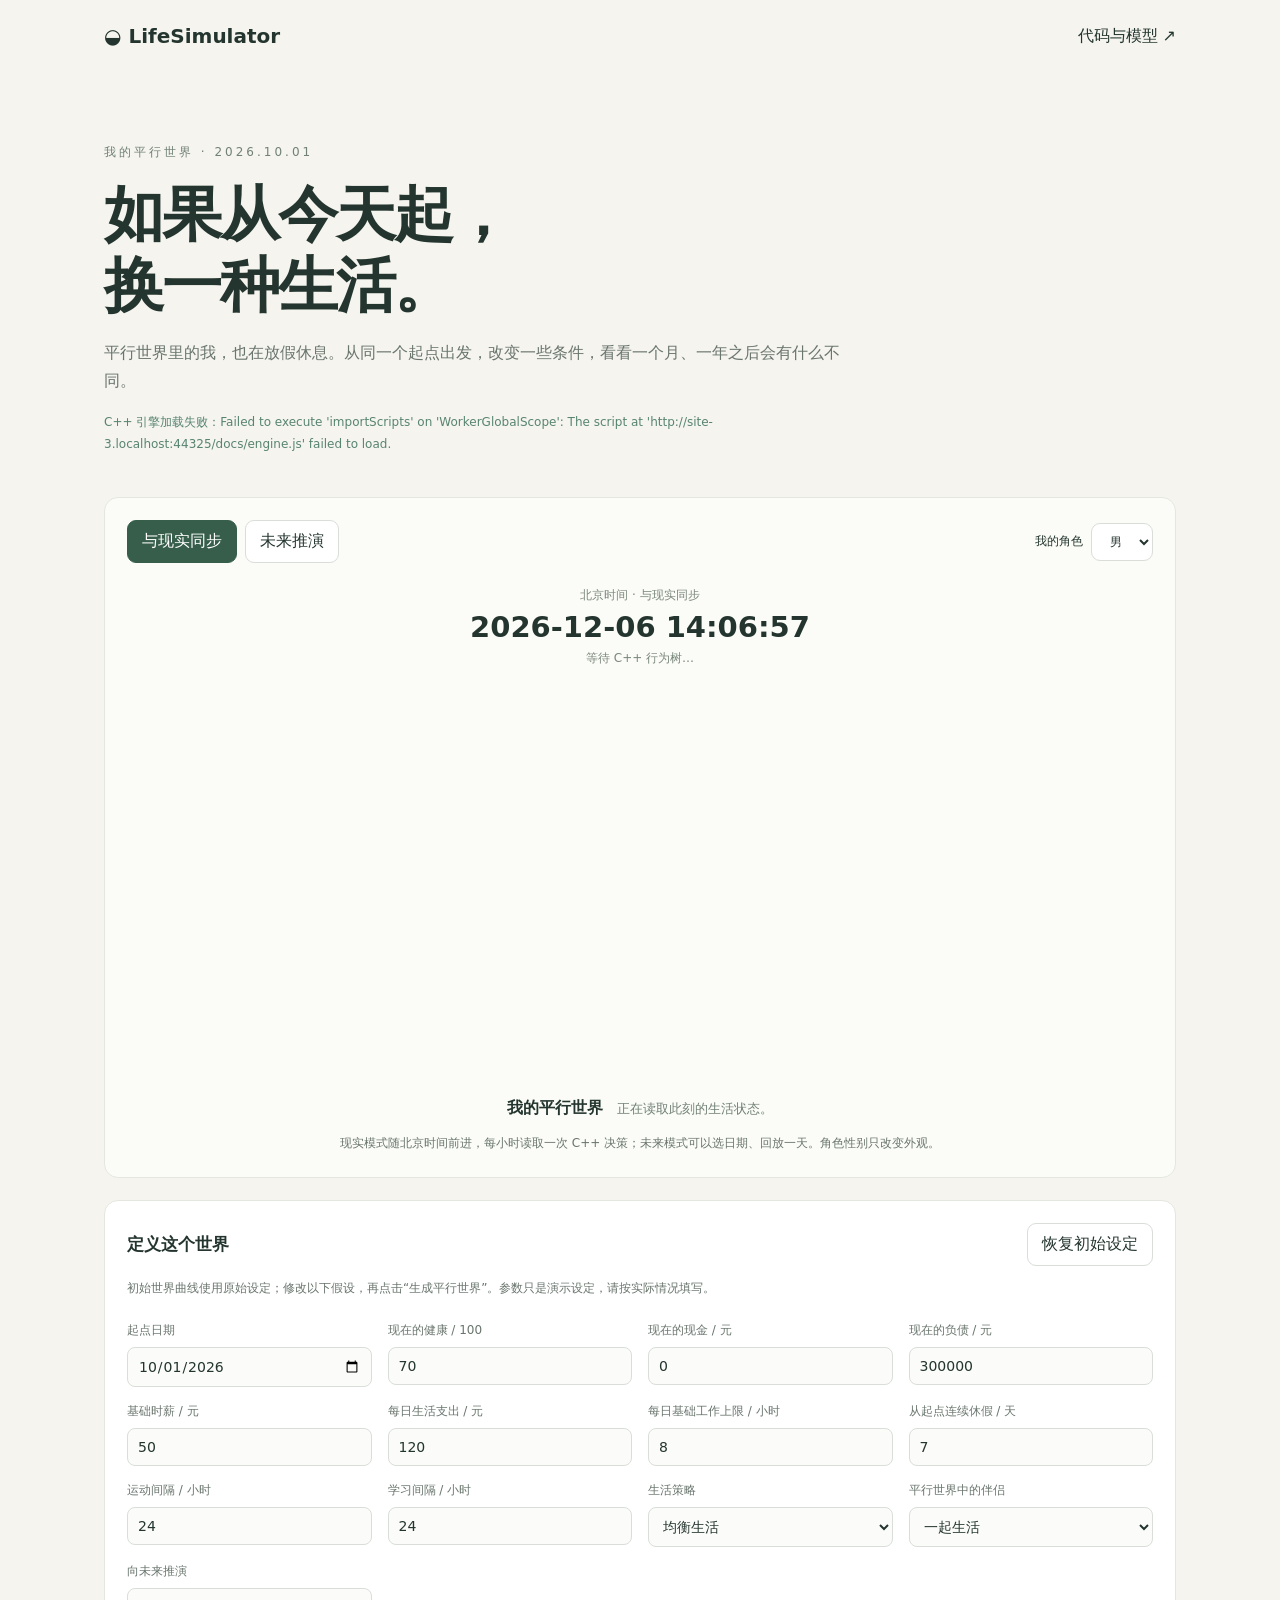
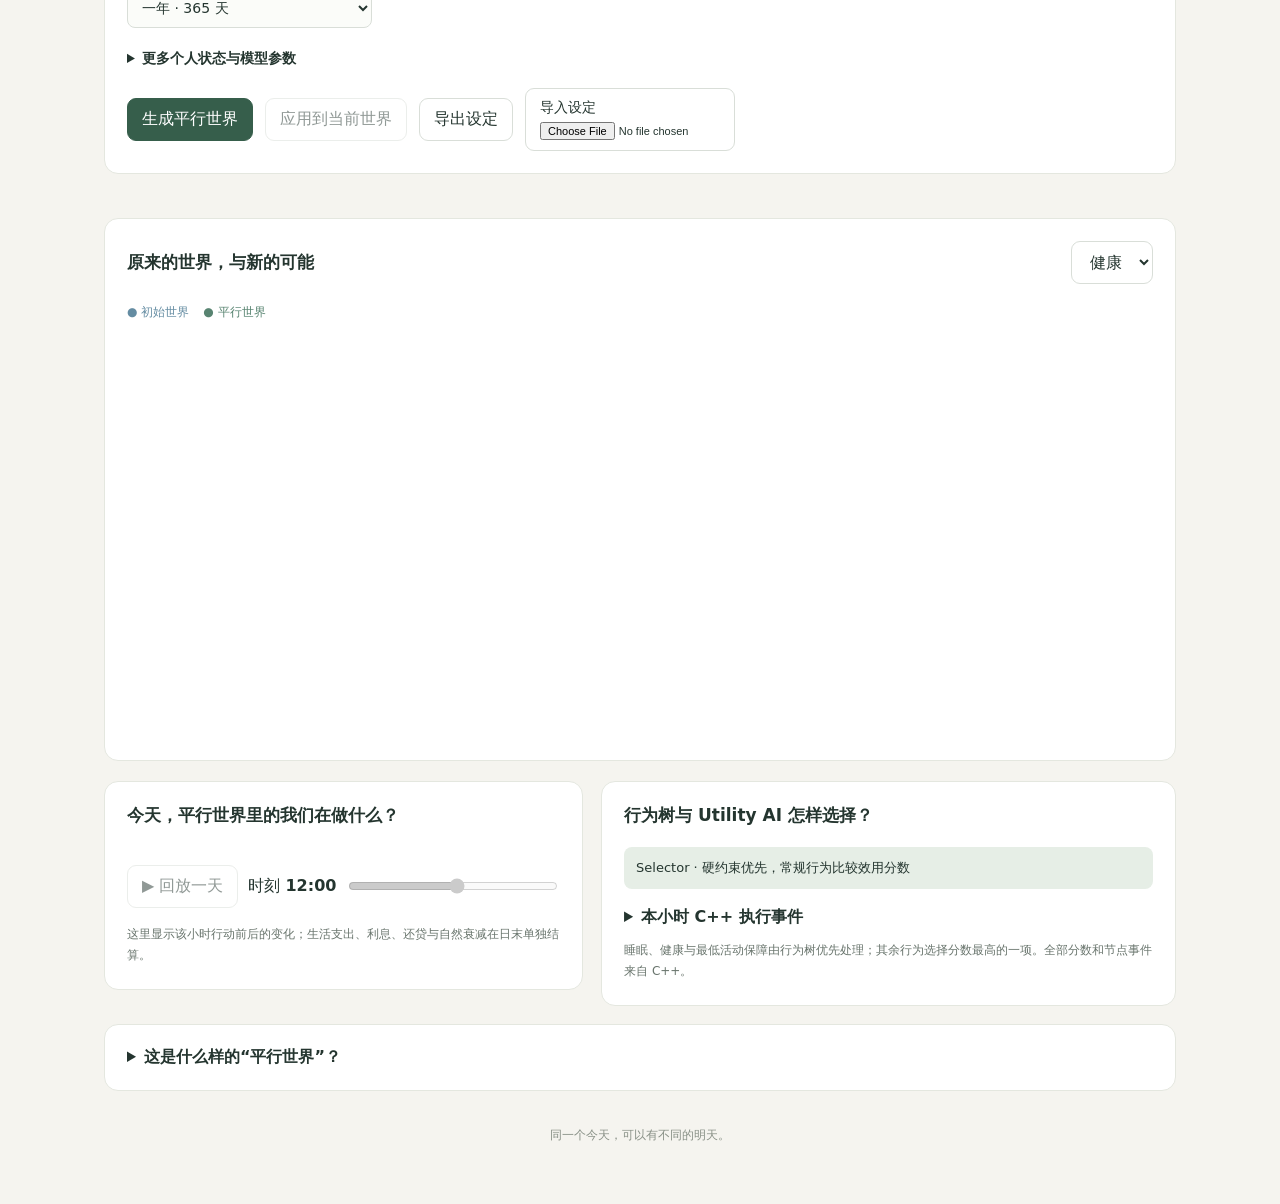
==== commit e31830c3: "Add multi-agent utility life simulation" ====
--- a/docs/index.html
+++ b/docs/index.html
@@ -25,6 +25,7 @@
 <label>运动间隔 / 小时<input name="exercise_interval" type="number" min="1" max="168" value="24" required></label>
 <label>学习间隔 / 小时<input name="study_interval" type="number" min="1" max="168" value="24" required></label>
 <label>生活策略<select name="strategy"><option value="balanced">均衡生活</option><option value="money">赚钱优先</option><option value="health">健康优先</option></select></label>
+<label>平行世界中的伴侣<select name="companion_enabled"><option value="1" selected>一起生活</option><option value="0">暂不加入</option></select></label>
 <label>向未来推演<select name="days"><option value="30">30 天</option><option value="365" selected>一年 · 365 天</option><option value="1095">三年 · 1095 天</option></select></label>
 </div>
 <details class="advanced"><summary>更多个人状态与模型参数</summary><div class="fields">
@@ -37,13 +38,15 @@
 <label>每小时学习的知识增量<input name="knowledge_gain" type="number" min="0" max="10" step="0.01" value="0.12" required></label>
 <label>债务年利率（0.04 = 4%）<input name="annual_interest" type="number" min="0" max="1" step="0.001" value="0.04" required></label>
 <label>还贷时保留现金 / 元<input name="cash_reserve" type="number" min="0" max="100000000" value="3000" required></label>
+<label>关系决策权重<input name="social_weight" type="number" min="0" max="2" step="0.1" value="1" required></label>
+<label>经济环境指数<input name="economy_index" type="number" min="0.5" max="1.5" step="0.1" value="1" required></label>
 </div></details>
 <div class="form-actions"><button id="run" class="active" type="submit" disabled>生成平行世界</button><button id="apply-live" type="button" disabled>应用到当前世界</button><button id="export" type="button">导出设定</button><label class="import-button">导入设定<input id="import" type="file" accept="application/json,.json"></label><span id="dirty" class="hint"></span></div>
 </form></section>
 <section class="controls timeline" id="future-timeline" hidden><div class="playback"><label for="day">查看第 <strong id="day-label">1</strong> 天</label><input id="day" type="range" min="1" max="365" value="1" disabled><span id="date-label"></span></div><p class="hint">未来模式显示选定日期的日末状态。人物和行为树可逐小时回放；点击“与现实同步”返回现在。</p></section>
 <section id="stats" class="stats" aria-label="平行世界当前状态"></section>
 <section class="panel"><div class="panel-title"><h2>原来的世界，与新的可能</h2><select id="metric" aria-label="趋势指标"><option value="health">健康</option><option value="debt">负债</option><option value="cash">现金</option><option value="knowledge">知识</option><option value="happiness">幸福</option><option value="relationship">关系</option></select></div><div class="legend"><span class="health">● 初始世界</span><span class="balanced">● 平行世界</span></div><svg id="chart" viewBox="0 0 720 280" role="img" aria-label="两个世界的趋势对比"></svg><p id="future-summary" class="hint"></p></section>
-<section class="panels trace-panels"><article class="panel"><h2>今天，平行世界里的我在做什么？</h2><div id="activities"></div><div class="playback"><button id="play" disabled>▶ 回放一天</button><label for="hour">时刻 <strong id="hour-label">12:00</strong></label><input id="hour" type="range" min="0" max="23" value="12" disabled></div><p id="action-label"></p><div id="deltas" class="hint"></div><p class="hint">这里显示该小时行动前后的变化；生活支出、利息、还贷与自然衰减在日末单独结算。</p></article><article class="panel"><h2>行为树正在怎样选择？</h2><div class="trace-root" id="root-status">Selector · 按优先级选择第一个成功分支</div><div id="tree"></div><details><summary>本小时 C++ 执行事件</summary><ol id="events" class="events"></ol></details><p class="hint">绿色：通过或执行；红色：条件未通过；灰色：未访问。下方分支在前面的分支成功后不会执行。</p></article></section>
-<details class="panel"><summary>这是什么样的“平行世界”？</summary><p>它是关于我的可解释生活模型。现在是 2026 年 10 月 1 日，默认前 7 天休假，之后按真实日期中的周一至周五工作。连续休假是可编辑假设，不是官方节假日表。</p><p>网页没有重写模拟规则：参数送入 C++ 编译出的 WebAssembly，日末状态、每小时行为、节点执行记录均由 C++ 返回。所有计算与设定保存在你的浏览器中。</p><p>当前是一个人的确定性模型，不包含真实疾病、失业、死亡或家庭成员。收入按小时产生，休假没有工作收入；知识提高时薪只是模型假设。最低活动保障仍可能覆盖设定间隔，赚钱策略只保留最低活动保障。它帮助比较假设，不承诺未来会发生什么。</p></details>
+<section class="panels trace-panels"><article class="panel"><h2>今天，平行世界里的我们在做什么？</h2><div id="agent-status" class="agent-status"></div><div id="activities"></div><div class="playback"><button id="play" disabled>▶ 回放一天</button><label for="hour">时刻 <strong id="hour-label">12:00</strong></label><input id="hour" type="range" min="0" max="23" value="12" disabled></div><p id="action-label"></p><div id="deltas" class="hint"></div><p class="hint">这里显示该小时行动前后的变化；生活支出、利息、还贷与自然衰减在日末单独结算。</p></article><article class="panel"><h2>行为树与 Utility AI 怎样选择？</h2><div class="trace-root" id="root-status">Selector · 硬约束优先，常规行为比较效用分数</div><div id="utility"></div><div id="tree"></div><details><summary>本小时 C++ 执行事件</summary><ol id="events" class="events"></ol></details><p class="hint">睡眠、健康与最低活动保障由行为树优先处理；其余行为选择分数最高的一项。全部分数和节点事件来自 C++。</p></article></section>
+<details class="panel"><summary>这是什么样的“平行世界”？</summary><p>它是关于我的可解释生活模型。现在是 2026 年 10 月 1 日，默认前 7 天休假，之后按真实日期中的周一至周五工作。连续休假是可编辑假设，不是官方节假日表。</p><p>网页没有重写模拟规则：参数送入 C++ 编译出的 WebAssembly，日末状态、每小时行为、Utility 分数与节点执行记录均由 C++ 返回。所有计算与设定保存在你的浏览器中。</p><p>当前包含主角和一个简化的伴侣 Agent，还没有真实疾病、失业、婚育、死亡或社会经济环境。收入按小时产生，休假没有工作收入；知识提高时薪只是模型假设。它帮助比较假设，不承诺未来会发生什么。</p></details>
 <footer>同一个今天，可以有不同的明天。</footer>
 </main><script src="time.js"></script><script src="scene.js"></script><script src="app.js"></script></body></html>
--- a/docs/style.css
+++ b/docs/style.css
@@ -3,3 +3,4 @@
 .living-world{margin-bottom:22px;background:#fbfcf7}.world-clock{display:flex;flex-direction:column;gap:6px;text-align:center;margin:24px 0 12px}.world-clock>span{font-size:12px;color:#7b887c}.world-clock strong{font-size:clamp(19px,3vw,29px);font-variant-numeric:tabular-nums}.mode-switch{display:flex;gap:8px}.gender-label{font-size:12px;display:flex;align-items:center;gap:8px}#scene{max-width:720px;margin:auto;border-radius:16px}.scene-caption{display:flex;justify-content:center;gap:14px;align-items:center;flex-wrap:wrap;margin:14px 0}.scene-caption span{color:#718075;font-size:13px}.living-world .hint{text-align:center}.avatar .body{transform-box:fill-box;transform-origin:center bottom;animation:breathe 3s ease-in-out infinite}.avatar.exercise .body{animation:jog .7s ease-in-out infinite}.avatar.exercise .arms{animation:swing .7s ease-in-out infinite;transform-origin:0 -65px}.avatar.sleep .body{transform:rotate(-90deg);animation:none}.avatar.work .arms,.avatar.study .arms{animation:swing 1.5s ease-in-out infinite;transform-origin:0 -65px}.avatar.family .arms{animation:swing 2s ease-in-out infinite}.zzz,.chat{animation:float 3s ease-in-out infinite}@keyframes breathe{50%{transform:translateY(-2px)}}@keyframes jog{50%{transform:translateY(-7px) rotate(2deg)}}@keyframes swing{50%{transform:rotate(-9deg)}}@keyframes float{50%{transform:translateY(-6px);opacity:.55}}@media(prefers-reduced-motion:reduce){.avatar .body,.avatar .arms,.zzz,.chat{animation:none!important}}@media(max-width:450px){.mode-switch button{font-size:12px;padding:9px}.gender-label{gap:4px}.gender-label select{padding:8px}.living-world .panel-title{flex-wrap:wrap}}
 
 [hidden]{display:none!important}
+.agent-status{display:grid;grid-template-columns:1fr 1fr;gap:10px;margin-bottom:18px}.agent-status article{background:#f4f6f0;border-radius:10px;padding:12px}.agent-status span,.agent-status small{display:block;color:#788078;font-size:11px}.agent-status strong{display:block;margin:4px 0;font-size:15px}.panel h3{font-size:13px;margin:18px 0 10px}.utility-row{display:grid;grid-template-columns:52px 1fr 38px;gap:8px;align-items:center;font-size:11px;margin:7px 0}.utility-row>div{height:7px;background:#edf0e9;border-radius:5px;overflow:hidden}.utility-row i{display:block;height:100%;background:#9aac9d}.utility-row.chosen{font-weight:700;color:#365e4b}.utility-row.chosen i{background:#588471}.utility-row b{text-align:right;font-variant-numeric:tabular-nums}@media(max-width:450px){.agent-status{grid-template-columns:1fr}}
